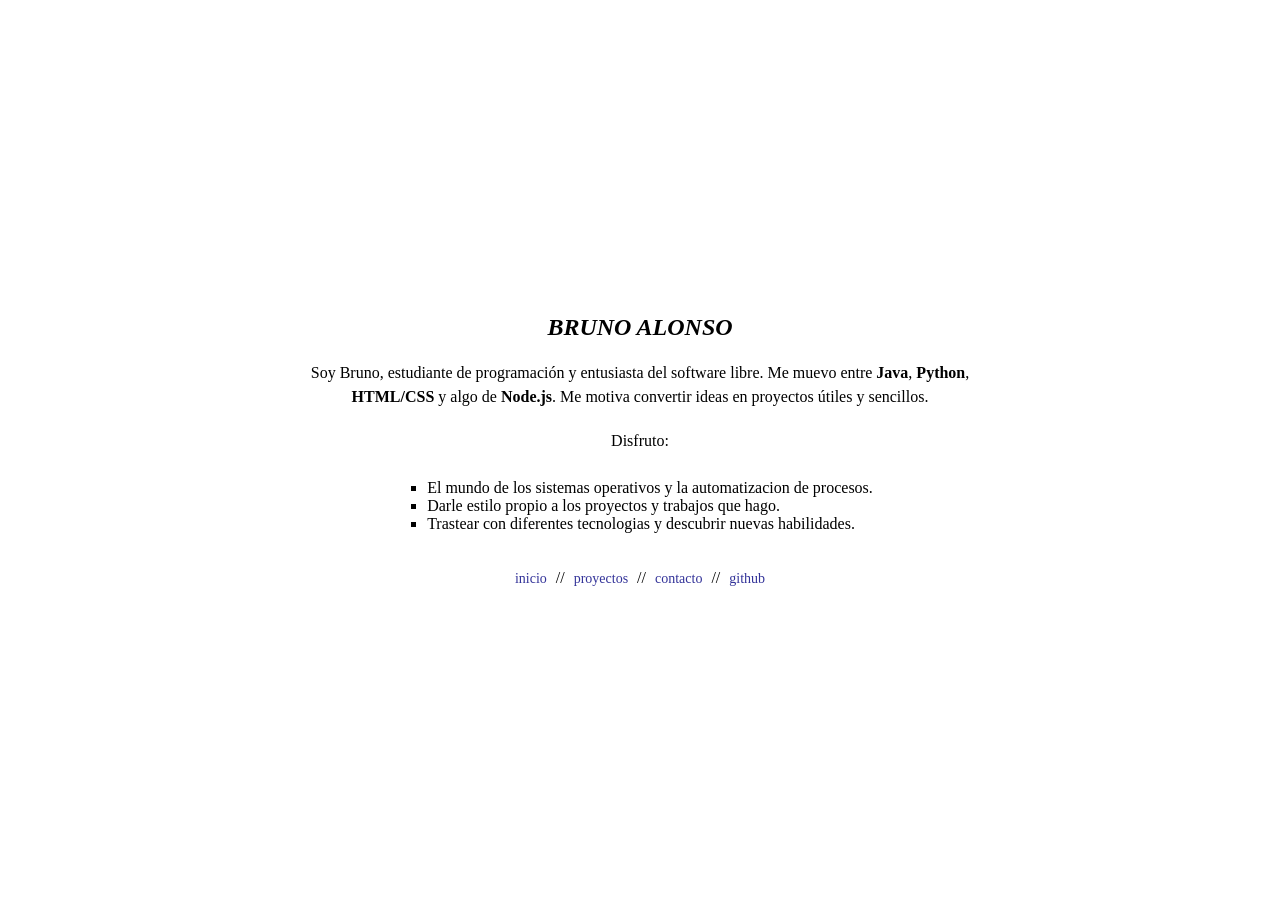
==== about.html @ 8c0ebd1b "añadido todas las paginas + links + estilo final suceptible a cambio" ====
<!DOCTYPE html>
<html lang="es">
<head>
  <meta charset="UTF-8">
  <title>About - Bruno Alonso</title>
  <style>
    html, body { height: 100%; margin: 0; font-family: Georgia, serif; }
    body {
      display: flex;
      justify-content: center; /* centro vertical */
      align-items: center;      /* centro horizontal */
      text-align: center;
    }
    .contenedor {
      display: flex;            /* ahora el wrapper también es flex */
      flex-direction: column;
      align-items: center;
      max-width: 700px;
    }
    h1 { font-size: 24px; font-style: italic; margin: 0 0 10px; }
    p  { margin: 10px 0; line-height: 1.5em; }
    .links a { color: #333399; text-decoration: none; margin: 0 5px; font-size: 14px; }
    .links a:hover { text-decoration: underline; }
  </style>
</head>
<body>

<div class="contenedor">
  <h1>BRUNO&nbsp;ALONSO</h1>

  <p>Soy Bruno, estudiante de programación y entusiasta del software libre.
    Me muevo entre <strong>Java</strong>, <strong>Python</strong>, <strong>HTML/CSS</strong> y algo de <strong>Node.js</strong>.
    Me motiva convertir ideas en proyectos útiles y sencillos.</p>

  <p>Disfruto:</p>
  <ul style="list-style-type: square; padding-left: 20px; text-align: left; display: inline-block;">
    <li>El mundo de los sistemas operativos y la automatizacion de procesos.</li>
    <li>Darle estilo propio a los proyectos y trabajos que hago.</li>
    <li>Trastear con diferentes tecnologias y descubrir nuevas habilidades.</li>
  </ul>

  <div class="links" style="margin-top:20px;">
    <a href="index.html">inicio</a> //
    <a href="proyectos.html">proyectos</a> //
    <a href="contacto.html">contacto</a> //
    <a href="https://github.com/bait-py" target="_blank">github</a>
  </div>
</div>

</body>
</html>
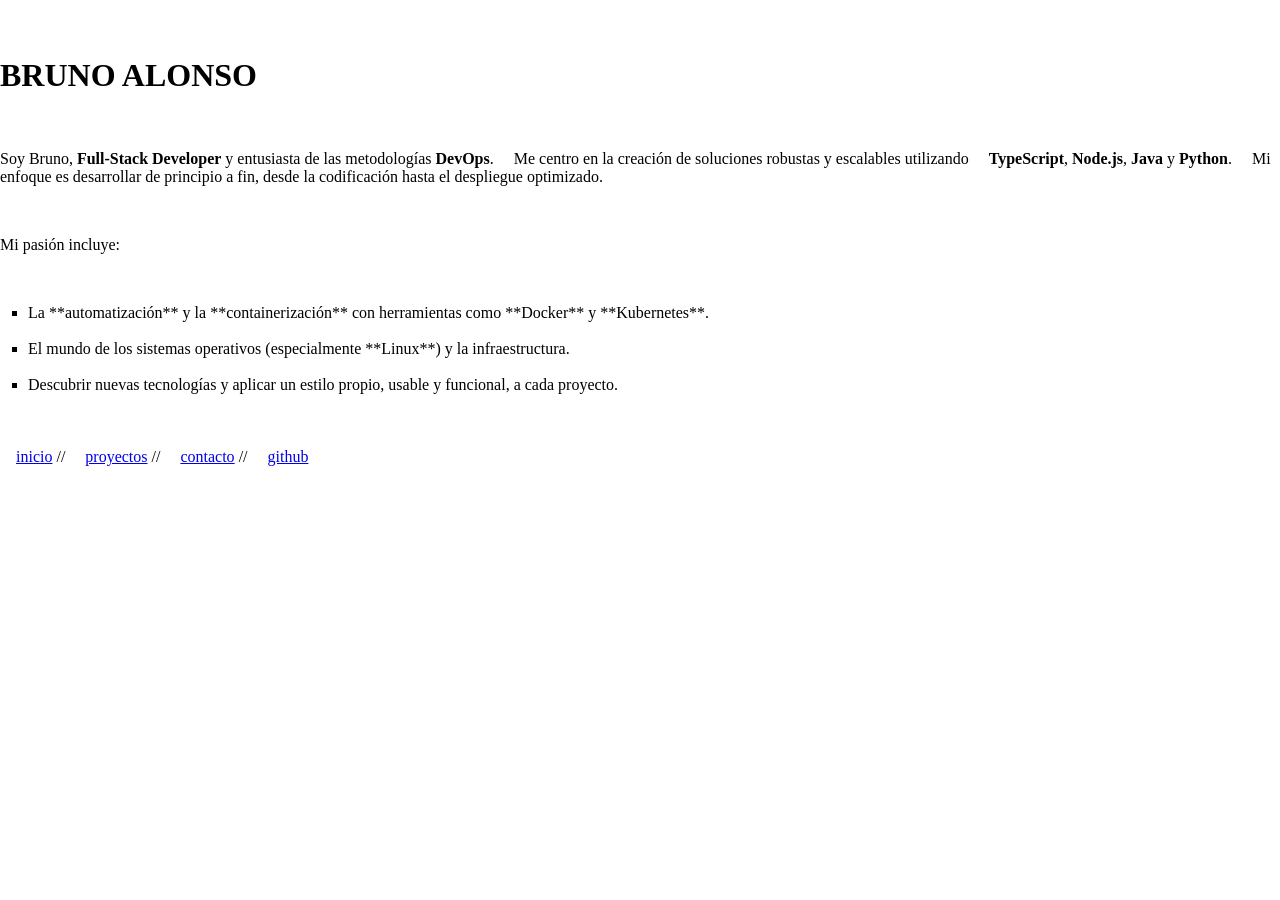
==== commit e9e166dd: "Revise about.html with new content and skills Updated personal description and technologies used." ====
--- a/about.html
+++ b/about.html
@@ -1,50 +1,52 @@
 <!DOCTYPE html>
 <html lang="es">
 <head>
-  <meta charset="UTF-8">
-  <title>About - Bruno Alonso</title>
-  <style>
-    html, body { height: 100%; margin: 0; font-family: Georgia, serif; }
-    body {
-      display: flex;
-      justify-content: center; /* centro vertical */
-      align-items: center;      /* centro horizontal */
-      text-align: center;
-    }
-    .contenedor {
-      display: flex;            /* ahora el wrapper también es flex */
-      flex-direction: column;
-      align-items: center;
-      max-width: 700px;
-    }
-    h1 { font-size: 24px; font-style: italic; margin: 0 0 10px; }
-    p  { margin: 10px 0; line-height: 1.5em; }
-    .links a { color: #333399; text-decoration: none; margin: 0 5px; font-size: 14px; }
-    .links a:hover { text-decoration: underline; }
-  </style>
+  <meta charset="UTF-8">
+  <title>About - Bruno Alonso</title>
+  <style>
+    html, body { height: 100%; margin: 0; font-family: Georgia, serif; }
+    body {
+      display: flex;
+      justify-content: center; /* centro vertical */
+      align-items: center;      /* centro horizontal */
+      text-align: center;
+    }
+    .contenedor {
+      display: flex;            /* ahora el wrapper también es flex */
+      flex-direction: column;
+      align-items: center;
+      max-width: 700px;
+    }
+    h1 { font-size: 24px; font-style: italic; margin: 0 0 10px; }
+    p  { margin: 10px 0; line-height: 1.5em; }
+    .links a { color: #333399; text-decoration: none; margin: 0 5px; font-size: 14px; }
+    .links a:hover { text-decoration: underline; }
+  </style>
 </head>
 <body>
 
 <div class="contenedor">
-  <h1>BRUNO&nbsp;ALONSO</h1>
+  <h1>BRUNO&nbsp;ALONSO</h1>
 
-  <p>Soy Bruno, estudiante de programación y entusiasta del software libre.
-    Me muevo entre <strong>Java</strong>, <strong>Python</strong>, <strong>HTML/CSS</strong> y algo de <strong>Node.js</strong>.
-    Me motiva convertir ideas en proyectos útiles y sencillos.</p>
+  <p>Soy Bruno, <strong>Full-Stack Developer</strong> y entusiasta de las metodologías <strong>DevOps</strong>.
+    Me centro en la creación de soluciones robustas y escalables utilizando
+    <strong>TypeScript</strong>, <strong>Node.js</strong>, <strong>Java</strong> y <strong>Python</strong>.
+    Mi enfoque es desarrollar de principio a fin, desde la codificación hasta el despliegue optimizado.
+  </p>
 
-  <p>Disfruto:</p>
-  <ul style="list-style-type: square; padding-left: 20px; text-align: left; display: inline-block;">
-    <li>El mundo de los sistemas operativos y la automatizacion de procesos.</li>
-    <li>Darle estilo propio a los proyectos y trabajos que hago.</li>
-    <li>Trastear con diferentes tecnologias y descubrir nuevas habilidades.</li>
-  </ul>
+  <p>Mi pasión incluye:</p>
+  <ul style="list-style-type: square; padding-left: 20px; text-align: left; display: inline-block;">
+    <li>La **automatización** y la **containerización** con herramientas como **Docker** y **Kubernetes**.</li>
+    <li>El mundo de los sistemas operativos (especialmente **Linux**) y la infraestructura.</li>
+    <li>Descubrir nuevas tecnologías y aplicar un estilo propio, usable y funcional, a cada proyecto.</li>
+  </ul>
 
-  <div class="links" style="margin-top:20px;">
-    <a href="index.html">inicio</a> //
-    <a href="proyectos.html">proyectos</a> //
-    <a href="contacto.html">contacto</a> //
-    <a href="https://github.com/bait-py" target="_blank">github</a>
-  </div>
+  <div class="links" style="margin-top:20px;">
+    <a href="index.html">inicio</a> //
+    <a href="proyectos.html">proyectos</a> //
+    <a href="https://www.linkedin.com/in/bruno-alonso-pujol-b14171262/" target="_blank">contacto</a> //
+    <a href="https://github.com/bait-py" target="_blank">github</a>
+  </div>
 </div>
 
 </body>
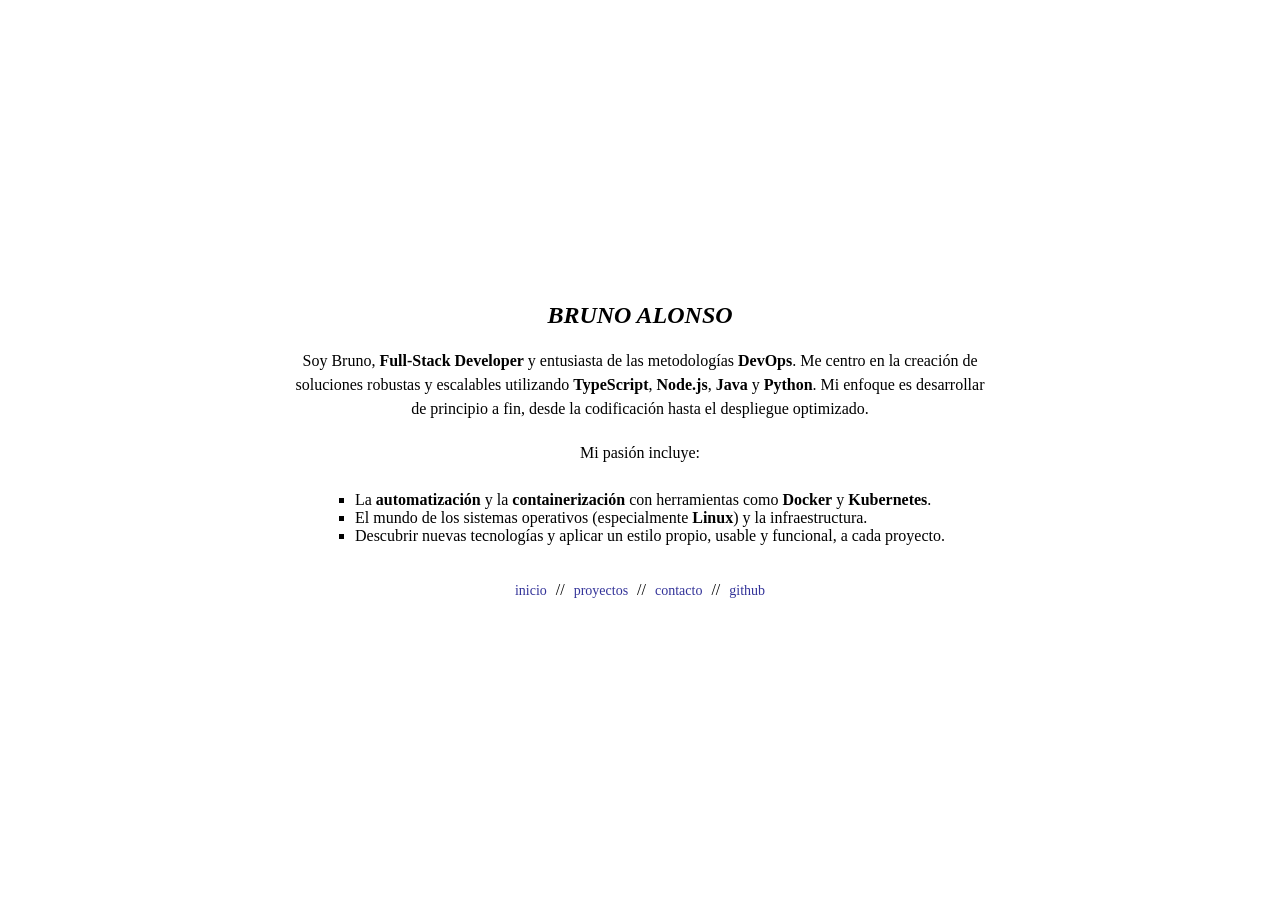
==== commit 4e0d7d35: "Refactor HTML structure and improve formatting in about.html, index.html, and proyectos.html" ====
--- a/about.html
+++ b/about.html
@@ -1,52 +1,52 @@
 <!DOCTYPE html>
 <html lang="es">
 <head>
-  <meta charset="UTF-8">
-  <title>About - Bruno Alonso</title>
-  <style>
-    html, body { height: 100%; margin: 0; font-family: Georgia, serif; }
-    body {
-      display: flex;
-      justify-content: center; /* centro vertical */
-      align-items: center;      /* centro horizontal */
-      text-align: center;
-    }
-    .contenedor {
-      display: flex;            /* ahora el wrapper también es flex */
-      flex-direction: column;
-      align-items: center;
-      max-width: 700px;
-    }
-    h1 { font-size: 24px; font-style: italic; margin: 0 0 10px; }
-    p  { margin: 10px 0; line-height: 1.5em; }
-    .links a { color: #333399; text-decoration: none; margin: 0 5px; font-size: 14px; }
-    .links a:hover { text-decoration: underline; }
-  </style>
+    <meta charset="UTF-8">
+    <title>About - Bruno Alonso</title>
+    <style>
+        html, body { height: 100%; margin: 0; font-family: Georgia, serif; }
+            body {
+                display: flex;
+                justify-content: center; /* centro vertical */
+                align-items: center;    /* centro horizontal */
+            text-align: center;
+        }
+        .contenedor {
+            display: flex;           /* ahora el wrapper también es flex */
+            flex-direction: column;
+            align-items: center;
+            max-width: 700px;
+        }
+        h1 { font-size: 24px; font-style: italic; margin: 0 0 10px; }
+        p  { margin: 10px 0; line-height: 1.5em; }
+        .links a { color: #333399; text-decoration: none; margin: 0 5px; font-size: 14px; }
+        .links a:hover { text-decoration: underline; }
+    </style>
 </head>
 <body>
 
 <div class="contenedor">
-  <h1>BRUNO&nbsp;ALONSO</h1>
+    <h1>BRUNO&nbsp;ALONSO</h1>
 
-  <p>Soy Bruno, <strong>Full-Stack Developer</strong> y entusiasta de las metodologías <strong>DevOps</strong>.
-    Me centro en la creación de soluciones robustas y escalables utilizando
-    <strong>TypeScript</strong>, <strong>Node.js</strong>, <strong>Java</strong> y <strong>Python</strong>.
-    Mi enfoque es desarrollar de principio a fin, desde la codificación hasta el despliegue optimizado.
-  </p>
+<p>Soy Bruno, <strong>Full-Stack Developer</strong> y entusiasta de las metodologías <strong>DevOps</strong>.
+    Me centro en la creación de soluciones robustas y escalables utilizando
+    <strong>TypeScript</strong>, <strong>Node.js</strong>, <strong>Java</strong> y <strong>Python</strong>.
+    Mi enfoque es desarrollar de principio a fin, desde la codificación hasta el despliegue optimizado.
+</p>
 
-  <p>Mi pasión incluye:</p>
-  <ul style="list-style-type: square; padding-left: 20px; text-align: left; display: inline-block;">
-    <li>La **automatización** y la **containerización** con herramientas como **Docker** y **Kubernetes**.</li>
-    <li>El mundo de los sistemas operativos (especialmente **Linux**) y la infraestructura.</li>
-    <li>Descubrir nuevas tecnologías y aplicar un estilo propio, usable y funcional, a cada proyecto.</li>
-  </ul>
+<p>Mi pasión incluye:</p>
+<ul style="list-style-type: square; padding-left: 20px; text-align: left; display: inline-block;">
+    <li>La <b>automatización</b> y la <b>containerización</b> con herramientas como <b>Docker</b> y <b>Kubernetes</b>.</li>
+    <li>El mundo de los sistemas operativos (especialmente <b>Linux</b>) y la infraestructura.</li>
+    <li>Descubrir nuevas tecnologías y aplicar un estilo propio, usable y funcional, a cada proyecto.</li>
+</ul>
 
-  <div class="links" style="margin-top:20px;">
-    <a href="index.html">inicio</a> //
-    <a href="proyectos.html">proyectos</a> //
-    <a href="https://www.linkedin.com/in/bruno-alonso-pujol-b14171262/" target="_blank">contacto</a> //
-    <a href="https://github.com/bait-py" target="_blank">github</a>
-  </div>
+<div class="links" style="margin-top:20px;">
+    <a href="index.html">inicio</a> //
+    <a href="proyectos.html">proyectos</a> //
+    <a href="https://www.linkedin.com/in/bruno-alonso-pujol-b14171262/" target="_blank">contacto</a> //
+    <a href="https://github.com/bait-py" target="_blank">github</a>
+</div>
 </div>
 
 </body>
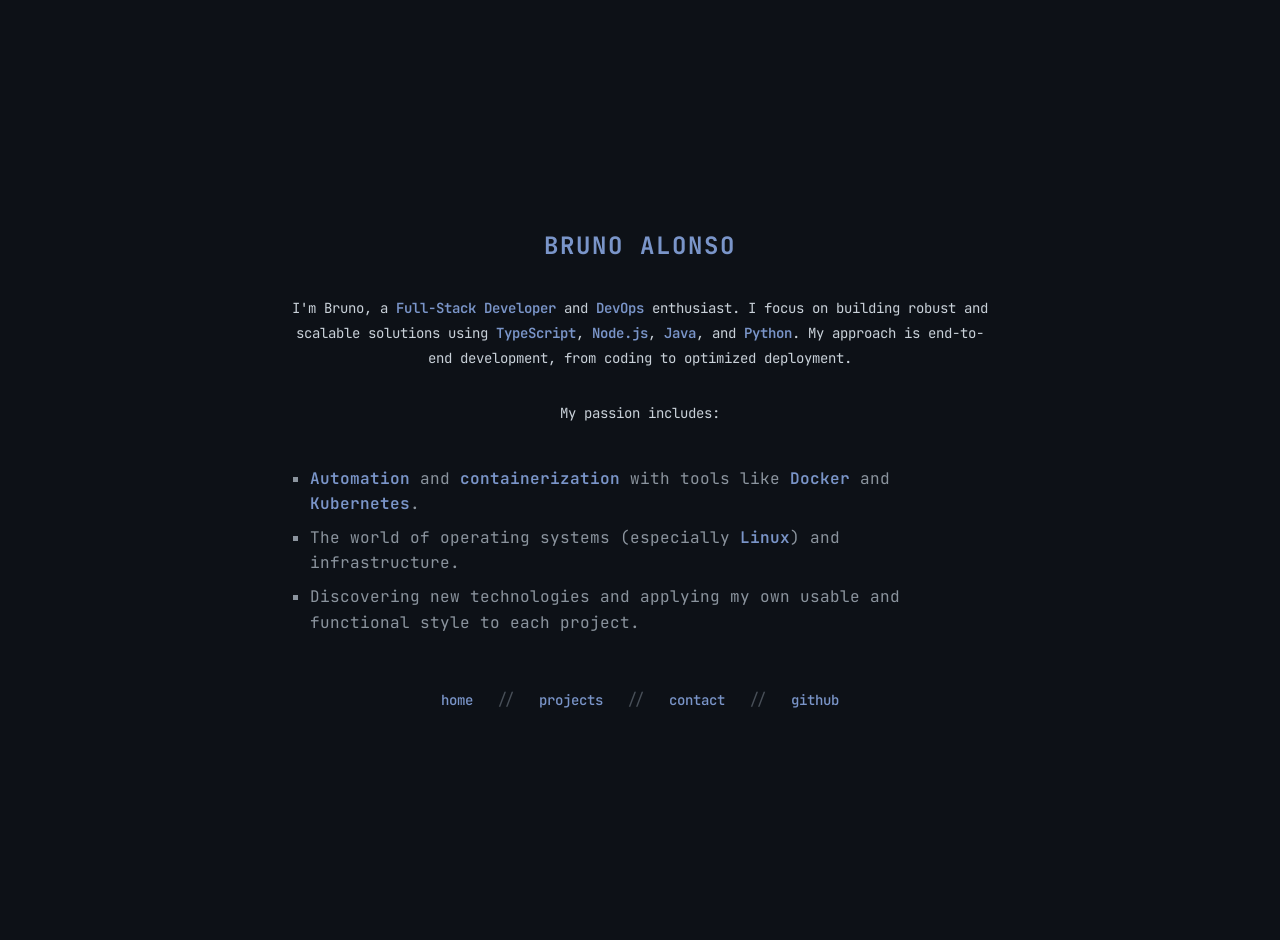
==== commit 606a5257: "Refactor HTML structure and styling in about.html, index.html, and proyectos.html; update content an" ====
--- a/about.html
+++ b/about.html
@@ -1,50 +1,129 @@
 <!DOCTYPE html>
-<html lang="es">
+<html lang="en">
 <head>
     <meta charset="UTF-8">
     <title>About - Bruno Alonso</title>
+    <link rel="preconnect" href="https://fonts.googleapis.com">
+    <link rel="preconnect" href="https://fonts.gstatic.com" crossorigin>
+    <link href="https://fonts.googleapis.com/css2?family=JetBrains+Mono:wght@400;500;700&display=swap" rel="stylesheet">
     <style>
-        html, body { height: 100%; margin: 0; font-family: Georgia, serif; }
-            body {
-                display: flex;
-                justify-content: center; /* centro vertical */
-                align-items: center;    /* centro horizontal */
+        html, body { 
+            height: 100%; 
+            margin: 0; 
+            font-family: 'JetBrains Mono', monospace;
+            background-color: #0D1117;
+            color: #c9d1d9;
+        }
+        body {
+            display: flex;
+            justify-content: center;
+            align-items: center;
             text-align: center;
+            padding: 20px;
         }
         .contenedor {
-            display: flex;           /* ahora el wrapper también es flex */
+            display: flex;
             flex-direction: column;
             align-items: center;
             max-width: 700px;
         }
-        h1 { font-size: 24px; font-style: italic; margin: 0 0 10px; }
-        p  { margin: 10px 0; line-height: 1.5em; }
-        .links a { color: #333399; text-decoration: none; margin: 0 5px; font-size: 14px; }
-        .links a:hover { text-decoration: underline; }
+        h1 { 
+            font-size: 24px; 
+            font-weight: 700;
+            margin: 0 0 20px;
+            color: #7A95C9;
+            letter-spacing: 2px;
+        }
+        p { 
+            margin: 15px 0; 
+            line-height: 1.8em;
+            font-size: 14px;
+            color: #c9d1d9;
+        }
+        strong, b {
+            color: #7A95C9;
+            font-weight: 600;
+        }
+        ul {
+            list-style-type: square;
+            padding-left: 20px;
+            text-align: left;
+            display: inline-block;
+            color: #8b949e;
+        }
+        li {
+            margin: 8px 0;
+            line-height: 1.6em;
+        }
+        .links {
+            margin-top: 30px;
+        }
+        .links a { 
+            color: #7A95C9; 
+            text-decoration: none; 
+            margin: 0 8px; 
+            font-size: 14px;
+            font-weight: 500;
+            transition: color 0.3s ease;
+        }
+        .links a:hover { 
+            color: #a8c5e8;
+            text-decoration: underline;
+        }
+        .separator {
+            color: #484f58;
+            margin: 0 5px;
+        }
+        
+        /* Animaciones de entrada */
+        @keyframes fadeInUp {
+            from {
+                opacity: 0;
+                transform: translateY(30px);
+            }
+            to {
+                opacity: 1;
+                transform: translateY(0);
+            }
+        }
+        
+        .animate {
+            animation: fadeInUp 0.8s ease-out forwards;
+            opacity: 0;
+        }
+        
+        .delay-1 { animation-delay: 0.1s; }
+        .delay-2 { animation-delay: 0.2s; }
+        .delay-3 { animation-delay: 0.3s; }
+        .delay-4 { animation-delay: 0.4s; }
+        .delay-5 { animation-delay: 0.5s; }
     </style>
 </head>
 <body>
 
 <div class="contenedor">
-    <h1>BRUNO&nbsp;ALONSO</h1>
+    <h1 class="animate delay-1">BRUNO&nbsp;ALONSO</h1>
 
-<p>Soy Bruno, <strong>Full-Stack Developer</strong> y entusiasta de las metodologías <strong>DevOps</strong>.
-    Me centro en la creación de soluciones robustas y escalables utilizando
-    <strong>TypeScript</strong>, <strong>Node.js</strong>, <strong>Java</strong> y <strong>Python</strong>.
-    Mi enfoque es desarrollar de principio a fin, desde la codificación hasta el despliegue optimizado.
+<p class="animate delay-2">I'm Bruno, a <strong>Full-Stack Developer</strong> and <strong>DevOps</strong> enthusiast.
+    I focus on building robust and scalable solutions using
+    <strong>TypeScript</strong>, <strong>Node.js</strong>, <strong>Java</strong>, and <strong>Python</strong>.
+    My approach is end-to-end development, from coding to optimized deployment.
 </p>
 
-<p>Mi pasión incluye:</p>
-<ul style="list-style-type: square; padding-left: 20px; text-align: left; display: inline-block;">
-    <li>La <b>automatización</b> y la <b>containerización</b> con herramientas como <b>Docker</b> y <b>Kubernetes</b>.</li>
-    <li>El mundo de los sistemas operativos (especialmente <b>Linux</b>) y la infraestructura.</li>
-    <li>Descubrir nuevas tecnologías y aplicar un estilo propio, usable y funcional, a cada proyecto.</li>
+<p class="animate delay-3">My passion includes:</p>
+<ul class="animate delay-4" style="list-style-type: square; padding-left: 20px; text-align: left; display: inline-block;">
+    <li><b>Automation</b> and <b>containerization</b> with tools like <b>Docker</b> and <b>Kubernetes</b>.</li>
+    <li>The world of operating systems (especially <b>Linux</b>) and infrastructure.</li>
+    <li>Discovering new technologies and applying my own usable and functional style to each project.</li>
 </ul>
 
-<div class="links" style="margin-top:20px;">
-    <a href="index.html">inicio</a> //
-    <a href="proyectos.html">proyectos</a> //
-    <a href="https://www.linkedin.com/in/bruno-alonso-pujol-b14171262/" target="_blank">contacto</a> //
+<div class="links animate delay-5">
+    <a href="index.html">home</a>
+    <span class="separator">//</span>
+    <a href="proyectos.html">projects</a>
+    <span class="separator">//</span>
+    <a href="https://www.linkedin.com/in/bruno-alonso-pujol-b14171262/" target="_blank">contact</a>
+    <span class="separator">//</span>
     <a href="https://github.com/bait-py" target="_blank">github</a>
 </div>
 </div>
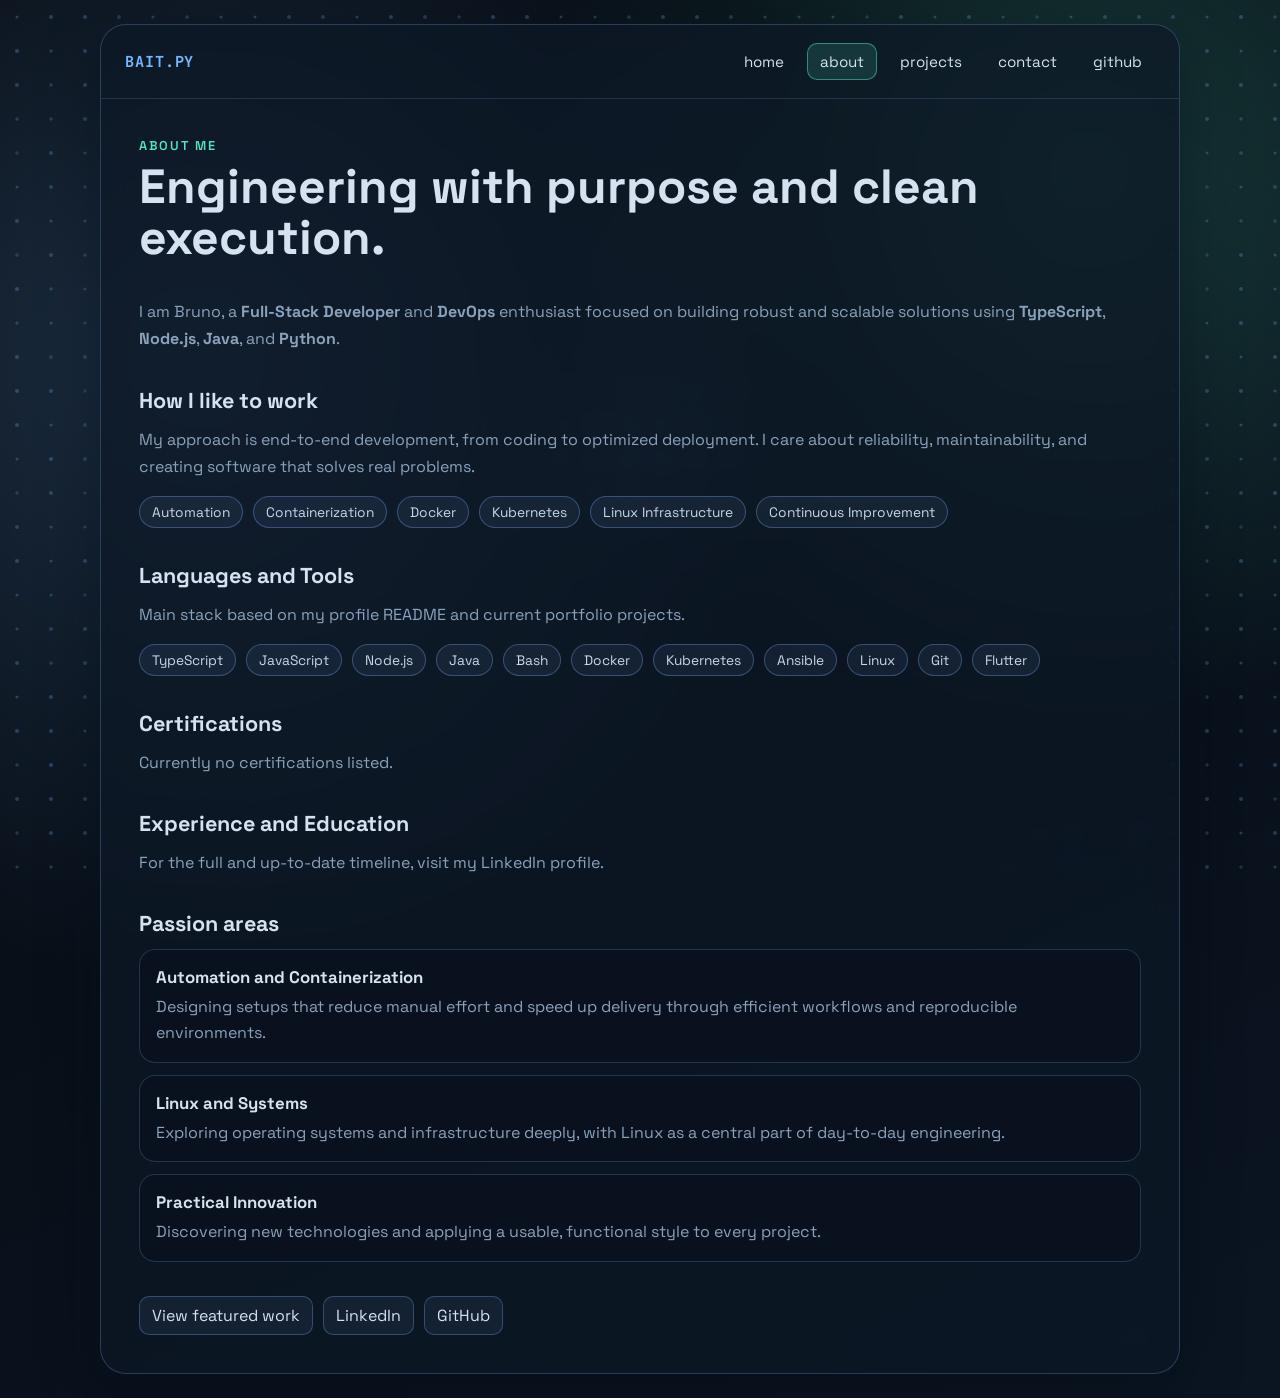
==== commit 0f83473e: "Add interactive features and styles to enhance user experience - Implemented a time widget displayin" ====
--- a/about.html
+++ b/about.html
@@ -2,131 +2,107 @@
 <html lang="en">
 <head>
     <meta charset="UTF-8">
+    <meta name="viewport" content="width=device-width, initial-scale=1.0">
     <title>About - Bruno Alonso</title>
     <link rel="preconnect" href="https://fonts.googleapis.com">
     <link rel="preconnect" href="https://fonts.gstatic.com" crossorigin>
-    <link href="https://fonts.googleapis.com/css2?family=JetBrains+Mono:wght@400;500;700&display=swap" rel="stylesheet">
-    <style>
-        html, body { 
-            height: 100%; 
-            margin: 0; 
-            font-family: 'JetBrains Mono', monospace;
-            background-color: #0D1117;
-            color: #c9d1d9;
-        }
-        body {
-            display: flex;
-            justify-content: center;
-            align-items: center;
-            text-align: center;
-            padding: 20px;
-        }
-        .contenedor {
-            display: flex;
-            flex-direction: column;
-            align-items: center;
-            max-width: 700px;
-        }
-        h1 { 
-            font-size: 24px; 
-            font-weight: 700;
-            margin: 0 0 20px;
-            color: #7A95C9;
-            letter-spacing: 2px;
-        }
-        p { 
-            margin: 15px 0; 
-            line-height: 1.8em;
-            font-size: 14px;
-            color: #c9d1d9;
-        }
-        strong, b {
-            color: #7A95C9;
-            font-weight: 600;
-        }
-        ul {
-            list-style-type: square;
-            padding-left: 20px;
-            text-align: left;
-            display: inline-block;
-            color: #8b949e;
-        }
-        li {
-            margin: 8px 0;
-            line-height: 1.6em;
-        }
-        .links {
-            margin-top: 30px;
-        }
-        .links a { 
-            color: #7A95C9; 
-            text-decoration: none; 
-            margin: 0 8px; 
-            font-size: 14px;
-            font-weight: 500;
-            transition: color 0.3s ease;
-        }
-        .links a:hover { 
-            color: #a8c5e8;
-            text-decoration: underline;
-        }
-        .separator {
-            color: #484f58;
-            margin: 0 5px;
-        }
-        
-        /* Animaciones de entrada */
-        @keyframes fadeInUp {
-            from {
-                opacity: 0;
-                transform: translateY(30px);
-            }
-            to {
-                opacity: 1;
-                transform: translateY(0);
-            }
-        }
-        
-        .animate {
-            animation: fadeInUp 0.8s ease-out forwards;
-            opacity: 0;
-        }
-        
-        .delay-1 { animation-delay: 0.1s; }
-        .delay-2 { animation-delay: 0.2s; }
-        .delay-3 { animation-delay: 0.3s; }
-        .delay-4 { animation-delay: 0.4s; }
-        .delay-5 { animation-delay: 0.5s; }
-    </style>
+    <link href="https://fonts.googleapis.com/css2?family=JetBrains+Mono:wght@400;500;700&family=Space+Grotesk:wght@400;500;600;700&display=swap" rel="stylesheet">
+    <link rel="apple-touch-icon" sizes="180x180" href="favicon/apple-touch-icon.png">
+    <link rel="icon" type="image/png" sizes="32x32" href="favicon/favicon-32x32.png">
+    <link rel="icon" type="image/png" sizes="16x16" href="favicon/favicon-16x16.png">
+    <link rel="manifest" href="favicon/site.webmanifest">
+    <link rel="stylesheet" href="assets/styles.css">
 </head>
 <body>
+<canvas class="ambient-canvas" id="ambient-canvas" aria-hidden="true"></canvas>
+<div class="page-wrap">
+    <main class="main-shell">
+        <nav class="nav fade-in fade-delay-1">
+            <div class="logo">BAIT.PY</div>
+            <div class="nav-links">
+                <a href="index.html">home</a>
+                <a class="active" href="about.html">about</a>
+                <a href="proyectos.html">projects</a>
+                <a href="https://www.linkedin.com/in/brunoalonsopujol/" target="_blank" rel="noopener">contact</a>
+                <a href="https://github.com/bait-py" target="_blank" rel="noopener">github</a>
+            </div>
+        </nav>
 
-<div class="contenedor">
-    <h1 class="animate delay-1">BRUNO&nbsp;ALONSO</h1>
+        <section class="content">
+            <p class="kicker fade-in fade-delay-2">About me</p>
+            <h1 class="fade-in fade-delay-2">Engineering with purpose and clean execution.</h1>
 
-<p class="animate delay-2">I'm Bruno, a <strong>Full-Stack Developer</strong> and <strong>DevOps</strong> enthusiast.
-    I focus on building robust and scalable solutions using
-    <strong>TypeScript</strong>, <strong>Node.js</strong>, <strong>Java</strong>, and <strong>Python</strong>.
-    My approach is end-to-end development, from coding to optimized deployment.
-</p>
+            <div class="section fade-in fade-delay-3">
+                <p>I am Bruno, a <strong>Full-Stack Developer</strong> and <strong>DevOps</strong> enthusiast focused on building robust and scalable solutions using <strong>TypeScript</strong>, <strong>Node.js</strong>, <strong>Java</strong>, and <strong>Python</strong>.</p>
+            </div>
 
-<p class="animate delay-3">My passion includes:</p>
-<ul class="animate delay-4" style="list-style-type: square; padding-left: 20px; text-align: left; display: inline-block;">
-    <li><b>Automation</b> and <b>containerization</b> with tools like <b>Docker</b> and <b>Kubernetes</b>.</li>
-    <li>The world of operating systems (especially <b>Linux</b>) and infrastructure.</li>
-    <li>Discovering new technologies and applying my own usable and functional style to each project.</li>
-</ul>
+            <div class="section fade-in fade-delay-4">
+                <h2>How I like to work</h2>
+                <p>My approach is end-to-end development, from coding to optimized deployment. I care about reliability, maintainability, and creating software that solves real problems.</p>
+                <div class="tech-tags" aria-label="Professional interests">
+                    <span>Automation</span>
+                    <span>Containerization</span>
+                    <span>Docker</span>
+                    <span>Kubernetes</span>
+                    <span>Linux Infrastructure</span>
+                    <span>Continuous Improvement</span>
+                </div>
+            </div>
 
-<div class="links animate delay-5">
-    <a href="index.html">home</a>
-    <span class="separator">//</span>
-    <a href="proyectos.html">projects</a>
-    <span class="separator">//</span>
-    <a href="https://www.linkedin.com/in/bruno-alonso-pujol-b14171262/" target="_blank">contact</a>
-    <span class="separator">//</span>
-    <a href="https://github.com/bait-py" target="_blank">github</a>
+            <div class="section fade-in fade-delay-5">
+                <h2>Languages and Tools</h2>
+                <p>Main stack based on my profile README and current portfolio projects.</p>
+                <div class="tech-tags" aria-label="Languages and tools">
+                    <span>TypeScript</span>
+                    <span>JavaScript</span>
+                    <span>Node.js</span>
+                    <span>Java</span>
+                    <span>Bash</span>
+                    <span>Docker</span>
+                    <span>Kubernetes</span>
+                    <span>Ansible</span>
+                    <span>Linux</span>
+                    <span>Git</span>
+                    <span>Flutter</span>
+                </div>
+            </div>
+
+            <div class="section fade-in fade-delay-5">
+                <h2>Certifications</h2>
+                <p>Currently no certifications listed.</p>
+            </div>
+
+            <div class="section fade-in fade-delay-5">
+                <h2>Experience and Education</h2>
+                <p>For the full and up-to-date timeline, visit my LinkedIn profile.</p>
+            </div>
+
+            <div class="section fade-in fade-delay-5">
+                <h2>Passion areas</h2>
+                <div class="projects-grid">
+                    <article class="project-card">
+                        <h3>Automation and Containerization</h3>
+                        <p>Designing setups that reduce manual effort and speed up delivery through efficient workflows and reproducible environments.</p>
+                    </article>
+                    <article class="project-card">
+                        <h3>Linux and Systems</h3>
+                        <p>Exploring operating systems and infrastructure deeply, with Linux as a central part of day-to-day engineering.</p>
+                    </article>
+                    <article class="project-card">
+                        <h3>Practical Innovation</h3>
+                        <p>Discovering new technologies and applying a usable, functional style to every project.</p>
+                    </article>
+                </div>
+            </div>
+
+            <div class="footer-links fade-in fade-delay-5">
+                <a href="proyectos.html">View featured work</a>
+                <a href="https://www.linkedin.com/in/brunoalonsopujol/" target="_blank" rel="noopener">LinkedIn</a>
+                <a href="https://github.com/bait-py" target="_blank" rel="noopener">GitHub</a>
+            </div>
+        </section>
+    </main>
 </div>
-</div>
-
+<script src="assets/interactive.js" defer></script>
 </body>
 </html>
--- a/assets/styles.css
+++ b/assets/styles.css
@@ -0,0 +1,382 @@
+:root {
+    --bg-0: #05090f;
+    --bg-1: #0b1522;
+    --panel: rgba(13, 24, 38, 0.72);
+    --panel-border: rgba(130, 177, 255, 0.25);
+    --text: #d7e2f0;
+    --muted: #8ba2bc;
+    --accent: #73b8ff;
+    --accent-2: #53e6bf;
+    --shadow: rgba(5, 12, 20, 0.45);
+    --max-width: 1080px;
+}
+
+* {
+    box-sizing: border-box;
+}
+
+html,
+body {
+    margin: 0;
+    min-height: 100%;
+}
+
+body {
+    font-family: "Space Grotesk", "Segoe UI", sans-serif;
+    background:
+        radial-gradient(circle at 15% 25%, rgba(115, 184, 255, 0.2), transparent 42%),
+        radial-gradient(circle at 85% 12%, rgba(83, 230, 191, 0.2), transparent 34%),
+        linear-gradient(155deg, var(--bg-0) 0%, var(--bg-1) 100%);
+    color: var(--text);
+    overflow-x: hidden;
+}
+
+.ambient-canvas {
+    position: fixed;
+    inset: 0;
+    z-index: 0;
+    pointer-events: none;
+    opacity: 0.92;
+}
+
+.page-wrap {
+    position: relative;
+    z-index: 1;
+    min-height: 100vh;
+    padding: 24px;
+    display: flex;
+    justify-content: center;
+}
+
+.main-shell {
+    width: min(100%, var(--max-width));
+    margin: auto;
+    background: var(--panel);
+    border: 1px solid var(--panel-border);
+    border-radius: 26px;
+    backdrop-filter: blur(12px);
+    box-shadow: 0 24px 60px var(--shadow);
+    overflow: hidden;
+}
+
+.nav {
+    display: flex;
+    flex-wrap: wrap;
+    gap: 14px;
+    align-items: center;
+    justify-content: space-between;
+    padding: 18px 24px;
+    border-bottom: 1px solid rgba(130, 177, 255, 0.18);
+}
+
+.logo {
+    font-family: "JetBrains Mono", monospace;
+    font-weight: 700;
+    color: var(--accent);
+    letter-spacing: 0.06em;
+    font-size: 0.95rem;
+}
+
+.nav-links {
+    display: flex;
+    gap: 10px;
+    flex-wrap: wrap;
+}
+
+.nav-links a {
+    text-decoration: none;
+    color: var(--text);
+    font-size: 0.95rem;
+    padding: 8px 12px;
+    border-radius: 10px;
+    border: 1px solid transparent;
+    transition: transform 180ms ease, border-color 180ms ease, background-color 180ms ease;
+}
+
+.nav-links a:hover,
+.nav-links a:focus-visible {
+    transform: translateY(-2px);
+    border-color: rgba(130, 177, 255, 0.48);
+    background-color: rgba(130, 177, 255, 0.12);
+    outline: none;
+}
+
+.nav-links a.active {
+    border-color: rgba(83, 230, 191, 0.5);
+    background-color: rgba(83, 230, 191, 0.14);
+}
+
+.content {
+    padding: clamp(20px, 3vw, 42px);
+}
+
+.hero {
+    display: grid;
+    gap: 28px;
+    grid-template-columns: minmax(220px, 280px) 1fr;
+    align-items: center;
+}
+
+.hero-pfp {
+    width: min(230px, 100%);
+    aspect-ratio: 1 / 1;
+    border-radius: 24px;
+    border: 1px solid rgba(130, 177, 255, 0.4);
+    object-fit: cover;
+    justify-self: center;
+    box-shadow: 0 16px 38px rgba(2, 9, 16, 0.5);
+}
+
+.kicker {
+    margin: 0;
+    color: var(--accent-2);
+    text-transform: uppercase;
+    font-size: 0.8rem;
+    letter-spacing: 0.14em;
+    font-weight: 600;
+}
+
+h1 {
+    margin: 8px 0 14px;
+    font-size: clamp(2rem, 5vw, 3rem);
+    line-height: 1.06;
+}
+
+.subtitle {
+    margin: 0;
+    font-size: clamp(1rem, 2vw, 1.2rem);
+    color: var(--muted);
+    max-width: 52ch;
+}
+
+.live-time {
+    margin-top: 18px;
+    display: inline-flex;
+    gap: 8px;
+    align-items: center;
+    font-family: "JetBrains Mono", monospace;
+    color: var(--accent);
+    font-size: 0.86rem;
+    padding: 7px 12px;
+    border-radius: 999px;
+    border: 1px solid rgba(115, 184, 255, 0.3);
+    background: rgba(115, 184, 255, 0.1);
+}
+
+.status-dot {
+    width: 8px;
+    height: 8px;
+    border-radius: 999px;
+    background: var(--accent-2);
+    box-shadow: 0 0 16px var(--accent-2);
+}
+
+.section {
+    margin-top: 34px;
+}
+
+.section h2 {
+    margin: 0 0 12px;
+    font-size: 1.35rem;
+}
+
+.section p {
+    margin: 0;
+    color: var(--muted);
+    line-height: 1.7;
+}
+
+.tech-tags {
+    margin-top: 16px;
+    display: flex;
+    flex-wrap: wrap;
+    gap: 10px;
+}
+
+.tech-tags span {
+    border-radius: 999px;
+    border: 1px solid rgba(130, 177, 255, 0.32);
+    background: rgba(130, 177, 255, 0.08);
+    padding: 6px 12px;
+    font-size: 0.86rem;
+    color: #c8d9ea;
+}
+
+.projects-grid {
+    display: grid;
+    gap: 12px;
+}
+
+.project-card {
+    border-radius: 16px;
+    border: 1px solid rgba(130, 177, 255, 0.22);
+    background: rgba(9, 17, 28, 0.72);
+    padding: 16px;
+    transition: transform 180ms ease, border-color 180ms ease, box-shadow 180ms ease;
+}
+
+.project-card:hover {
+    transform: translateY(-3px);
+    border-color: rgba(83, 230, 191, 0.4);
+    box-shadow: 0 12px 24px rgba(4, 13, 24, 0.45);
+}
+
+.project-card h3 {
+    margin: 0 0 6px;
+    font-size: 1.05rem;
+}
+
+.project-card h3 a {
+    color: var(--accent);
+    text-decoration: none;
+}
+
+.project-card p {
+    margin: 0;
+    color: var(--muted);
+    line-height: 1.6;
+}
+
+.footer-links {
+    margin-top: 34px;
+    display: flex;
+    gap: 10px;
+    flex-wrap: wrap;
+}
+
+.footer-links a {
+    text-decoration: none;
+    border-radius: 10px;
+    border: 1px solid rgba(130, 177, 255, 0.3);
+    color: var(--text);
+    padding: 8px 12px;
+    background: rgba(130, 177, 255, 0.08);
+    transition: transform 180ms ease, border-color 180ms ease;
+}
+
+.footer-links a:hover,
+.footer-links a:focus-visible {
+    transform: translateY(-2px);
+    border-color: rgba(83, 230, 191, 0.52);
+    outline: none;
+}
+
+.fade-in {
+    opacity: 0;
+    transform: translateY(18px);
+    animation: rise 650ms ease forwards;
+}
+
+.fade-delay-1 { animation-delay: 80ms; }
+.fade-delay-2 { animation-delay: 160ms; }
+.fade-delay-3 { animation-delay: 240ms; }
+.fade-delay-4 { animation-delay: 320ms; }
+.fade-delay-5 { animation-delay: 420ms; }
+
+@keyframes rise {
+    to {
+        opacity: 1;
+        transform: translateY(0);
+    }
+}
+
+.custom-cursor-enabled,
+.custom-cursor-enabled a,
+.custom-cursor-enabled button,
+.custom-cursor-enabled img,
+.custom-cursor-enabled input,
+.custom-cursor-enabled textarea,
+.custom-cursor-enabled select {
+    cursor: none;
+}
+
+.cursor-follower-layer {
+    position: fixed;
+    inset: 0;
+    z-index: 50;
+    pointer-events: none;
+    opacity: 0;
+    transition: opacity 180ms ease;
+}
+
+.cursor-follower-layer.is-visible {
+    opacity: 1;
+}
+
+.cursor-dot,
+.cursor-ring {
+    position: fixed;
+    border-radius: 999px;
+    pointer-events: none;
+    transform: translate(-50%, -50%);
+}
+
+.cursor-dot {
+    width: 8px;
+    height: 8px;
+    background: #e8f3ff;
+    box-shadow: 0 0 16px rgba(115, 184, 255, 0.8);
+}
+
+.cursor-ring {
+    width: 28px;
+    height: 28px;
+    border: 1.5px solid rgba(232, 243, 255, 0.95);
+    transition: width 300ms ease, height 300ms ease, border-color 300ms ease;
+}
+
+.cursor-follower-layer.is-hovering .cursor-ring {
+    width: 44px;
+    height: 44px;
+    border-color: rgba(83, 230, 191, 0.95);
+}
+
+@media (max-width: 820px) {
+    .hero {
+        grid-template-columns: 1fr;
+        text-align: center;
+    }
+
+    .subtitle {
+        margin-inline: auto;
+    }
+
+    .live-time {
+        justify-content: center;
+    }
+
+    .content {
+        padding: 20px;
+    }
+}
+
+@media (prefers-reduced-motion: reduce) {
+    .fade-in {
+        animation: none;
+        opacity: 1;
+        transform: none;
+    }
+
+    .project-card,
+    .footer-links a,
+    .nav-links a {
+        transition: none;
+    }
+
+    .cursor-follower-layer,
+    .ambient-canvas {
+        display: none;
+    }
+}
+
+@media (max-width: 900px) {
+    .custom-cursor-enabled,
+    .custom-cursor-enabled a,
+    .custom-cursor-enabled button,
+    .custom-cursor-enabled img,
+    .custom-cursor-enabled input,
+    .custom-cursor-enabled textarea,
+    .custom-cursor-enabled select {
+        cursor: auto;
+    }
+}
